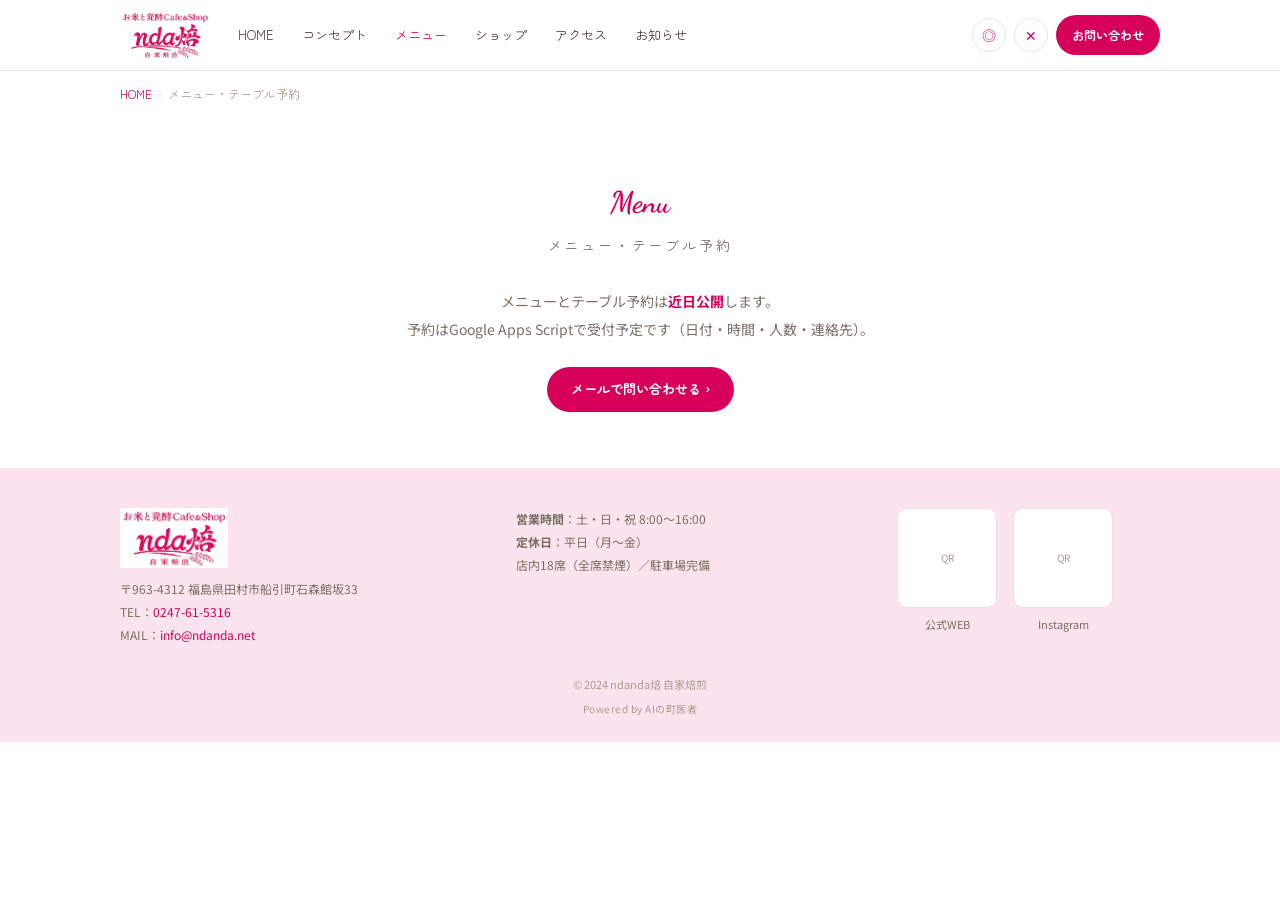
==== menu/index.html @ 955243e5 "feat: お米と発酵 Cafe&Shop nda焙 サイト初版 ロゴ・サイトイメージに準拠した白×マゼンタの明るいカフェサイト。 - トップ（ヒーロー/4特徴/Menu・Shop/アクセス(実マップ" ====
<!DOCTYPE html>
<html lang="ja">
<head>
<meta charset="UTF-8">
<meta name="viewport" content="width=device-width, initial-scale=1.0">
<title>メニュー・テーブル予約｜お米と発酵 Cafe&Shop nda焙</title>
<meta name="description" content="nda焙（ndanda焙）のカフェメニューとテーブル予約。自家焙煎コーヒーと、お米・発酵食のランチ。福島・田村市船引町。">
<meta name="theme-color" content="#d6005a">
<link rel="canonical" href="https://hideo-t.github.io/ndabai-cafe/menu/">
<link rel="icon" href="data:image/svg+xml,%3Csvg%20xmlns='http://www.w3.org/2000/svg'%20viewBox='0%200%2032%2032'%3E%3Ccircle%20cx='16'%20cy='16'%20r='16'%20fill='%23d6005a'/%3E%3Cpath%20d='M16%206c5.5%204.2%207.5%2010%200%2020-7.5-10-5.5-15.8%200-20z'%20fill='%23fff'/%3E%3C/svg%3E">
<meta property="og:type" content="website">
<meta property="og:site_name" content="お米と発酵 Cafe&Shop nda焙">
<meta property="og:url" content="https://hideo-t.github.io/ndabai-cafe/menu/">

<link rel="preconnect" href="https://fonts.googleapis.com">
<link rel="preconnect" href="https://fonts.gstatic.com" crossorigin>
<link href="https://fonts.googleapis.com/css2?family=Zen+Maru+Gothic:wght@400;500;700&family=Noto+Sans+JP:wght@400;500;700&family=Dancing+Script:wght@600;700&display=swap" rel="stylesheet">
<link rel="stylesheet" href="../shared/style.css?v=1">
</head>
<body>

<header class="site-header">
  <div class="inner">
    <a href="../" class="logo"><img src="../assets/images/logo.png" alt="お米と発酵 Cafe&Shop nda焙 自家焙煎"></a>
    <nav class="main-nav" aria-label="メインナビ">
      <a href="../">HOME</a>
      <a href="../#concept">コンセプト</a>
      <a href="./" class="current">メニュー</a>
      <a href="../shop/">ショップ</a>
      <a href="../#access">アクセス</a>
      <a href="../#news">お知らせ</a>
    </nav>
    <div class="header-actions">
      <a class="icon-btn" href="https://www.instagram.com/" target="_blank" rel="noopener noreferrer" aria-label="Instagram">◎</a>
      <a class="icon-btn" href="#" aria-label="X">✕</a>
      <a class="contact-btn" href="mailto:info@ndanda.net">お問い合わせ</a>
    </div>
  </div>
</header>

<nav class="breadcrumb"><a href="../">HOME</a><span class="sep">›</span>メニュー・テーブル予約</nav>

<section class="section">
  <div class="container">
    <div class="section-head"><span class="en">Menu</span><span class="ja">メニュー・テーブル予約</span></div>
    <p class="lead">メニューとテーブル予約は<strong>近日公開</strong>します。<br>予約はGoogle Apps Scriptで受付予定です（日付・時間・人数・連絡先）。</p>
    <div class="center" style="margin-top:24px;"><a class="btn-pill" href="mailto:info@ndanda.net">メールで問い合わせる ›</a></div>
  </div>
</section>

<footer class="site-footer">
  <div class="container">
    <div class="grid">
      <div>
        <div class="f-logo"><img src="../assets/images/logo.png" alt="nda焙"></div>
        <div class="f-info">
          〒963-4312 福島県田村市船引町石森館坂33<br>
          TEL：<a href="tel:0247615316">0247-61-5316</a><br>
          MAIL：<a href="mailto:info@ndanda.net">info@ndanda.net</a>
        </div>
      </div>
      <div class="f-info">
        <strong>営業時間</strong>：土・日・祝 8:00〜16:00<br>
        <strong>定休日</strong>：平日（月〜金）<br>
        店内18席（全席禁煙）／駐車場完備
      </div>
      <div style="display:flex; gap:16px; justify-content:center;">
        <div class="qr-box"><div class="qr">QR</div><div class="cap">公式WEB</div></div>
        <div class="qr-box"><div class="qr">QR</div><div class="cap">Instagram</div></div>
      </div>
    </div>
    <div class="copyright">© 2024 ndanda焙 自家焙煎</div>
    <div class="powered">Powered by AIの町医者</div>
  </div>
</footer>

</body>
</html>
---- shared/style.css ----
/* =============================================================
   お米と発酵 Cafe&Shop「nda焙（ndanda焙）」— 共通スタイル
   明るい 白 × マゼンタ（ロゴ準拠）／ レスポンシブ
   ============================================================= */

* { box-sizing: border-box; margin: 0; padding: 0; }

:root {
  --accent: #d6005a;        /* マゼンタ（ロゴ） */
  --accent-light: #ec5a92;
  --accent-dark: #b00049;
  --accent-soft: #fbe4ee;   /* 淡ピンク（セクション背景） */
  --accent-soft2: #fdf1f6;

  --bg: #ffffff;
  --bg-warm: #faf5f2;       /* ページ外側 */
  --card: #ffffff;

  --text: #4a4038;
  --text-soft: #7a6e64;
  --muted: #a89a8e;
  --line: #f0dde5;

  --shadow: 0 6px 24px rgba(180,60,110,0.10);
  --radius: 14px;
  --radius-btn: 24px;
}

body {
  font-family: 'Noto Sans JP', -apple-system, sans-serif;
  background: var(--bg);
  color: var(--text);
  line-height: 1.9;
  font-size: 15px;
  -webkit-font-smoothing: antialiased;
}
img { max-width: 100%; display: block; }
a { color: inherit; }

.container { max-width: 1080px; margin: 0 auto; padding: 0 20px; }

/* スクリプト英字見出し */
.script { font-family: 'Dancing Script', cursive; color: var(--accent); font-weight: 700; }

/* ===== Header ===== */
.site-header {
  position: sticky; top: 0; z-index: 100; background: rgba(255,255,255,0.95);
  backdrop-filter: blur(8px); border-bottom: 1px solid var(--line);
}
.site-header .inner { max-width: 1080px; margin: 0 auto; padding: 10px 20px; display: flex; align-items: center; gap: 16px; flex-wrap: wrap; }
.site-header .logo { display: flex; align-items: center; }
.site-header .logo img { height: 50px; width: auto; }
.main-nav { display: flex; gap: 4px; flex: 1; flex-wrap: wrap; overflow-x: auto; }
.main-nav a { font-family: 'Zen Maru Gothic', sans-serif; font-size: 13px; color: var(--text); text-decoration: none; padding: 8px 12px; border-radius: var(--radius-btn); white-space: nowrap; transition: color .2s, background .2s; }
.main-nav a:hover, .main-nav a.current { color: var(--accent); }
.header-actions { display: flex; align-items: center; gap: 8px; }
.icon-btn { width: 34px; height: 34px; border-radius: 50%; border: 1px solid var(--line); display: flex; align-items: center; justify-content: center; color: var(--accent); text-decoration: none; font-size: 14px; transition: all .2s; }
.icon-btn:hover { background: var(--accent-soft); }
.contact-btn { background: var(--accent); color: #fff; font-family: 'Zen Maru Gothic', sans-serif; font-size: 12px; font-weight: 700; padding: 9px 16px; border-radius: var(--radius-btn); text-decoration: none; white-space: nowrap; transition: background .2s; }
.contact-btn:hover { background: var(--accent-dark); }

/* ===== Hero ===== */
.hero { background: linear-gradient(180deg, var(--accent-soft2), #fff); padding: 48px 0; }
.hero .inner { display: grid; grid-template-columns: 1fr 1fr; gap: 32px; align-items: center; }
.hero-copy h1 { font-family: 'Zen Maru Gothic', sans-serif; font-size: clamp(24px, 4vw, 38px); font-weight: 700; line-height: 1.6; color: var(--accent); margin-bottom: 18px; }
.hero-copy p { font-size: 14px; color: var(--text-soft); line-height: 2; }
.hero-visual { position: relative; }
.hero-visual img { width: 100%; height: 360px; object-fit: cover; border-radius: 20px; box-shadow: var(--shadow); }
.takeout-badge { position: absolute; right: -6px; bottom: -6px; width: 96px; height: 96px; border-radius: 50%; background: var(--accent); color: #fff; display: flex; flex-direction: column; align-items: center; justify-content: center; font-family: 'Zen Maru Gothic', sans-serif; font-size: 11px; font-weight: 700; text-align: center; box-shadow: var(--shadow); line-height: 1.5; }
.takeout-badge .ic { font-size: 22px; }
@media (max-width: 760px) {
  .hero .inner { grid-template-columns: 1fr; }
  .hero-visual img { height: 240px; }
}

/* ===== Feature row ===== */
.features { background: var(--accent-soft); }
.features .inner { display: grid; grid-template-columns: repeat(4, 1fr); gap: 16px; padding: 28px 20px; max-width: 1080px; margin: 0 auto; }
.feature { text-align: center; }
.feature .ic { font-size: 30px; color: var(--accent); }
.feature .ttl { font-family: 'Zen Maru Gothic', sans-serif; font-size: 14px; font-weight: 700; color: var(--text); margin: 6px 0 4px; }
.feature .dsc { font-size: 11px; color: var(--text-soft); line-height: 1.7; }
@media (max-width: 680px) { .features .inner { grid-template-columns: repeat(2, 1fr); gap: 20px 12px; } }

/* ===== Section ===== */
.section { padding: 56px 0; }
.section-head { text-align: center; margin-bottom: 28px; }
.section-head .en { display: block; font-family: 'Dancing Script', cursive; font-size: 30px; color: var(--accent); font-weight: 700; }
.section-head .ja { font-family: 'Zen Maru Gothic', sans-serif; font-size: 14px; color: var(--text-soft); letter-spacing: .2em; }

/* ===== Menu / Shop split ===== */
.duo { display: grid; grid-template-columns: 1fr 1fr; gap: 20px; }
@media (max-width: 760px) { .duo { grid-template-columns: 1fr; } }
.duo-card { background: var(--accent-soft); border-radius: 20px; padding: 28px; }
.duo-card .lbl { font-family: 'Dancing Script', cursive; font-size: 30px; color: var(--accent); font-weight: 700; }
.duo-card .lbl small { font-family: 'Zen Maru Gothic', sans-serif; font-size: 13px; color: var(--text-soft); margin-left: 8px; letter-spacing: .1em; }
.duo-card p { font-size: 13px; color: var(--text-soft); line-height: 1.9; margin: 10px 0 16px; }
.duo-card img { width: 100%; height: 160px; object-fit: cover; border-radius: 14px; margin-bottom: 16px; }
.btn-pill { display: inline-block; background: var(--accent); color: #fff; font-family: 'Zen Maru Gothic', sans-serif; font-size: 13px; font-weight: 700; padding: 10px 24px; border-radius: var(--radius-btn); text-decoration: none; transition: background .2s; }
.btn-pill:hover { background: var(--accent-dark); }

/* ===== Access ===== */
.access { background: var(--accent-soft2); }
.access .grid2 { display: grid; grid-template-columns: 1.2fr 1fr; gap: 24px; align-items: stretch; }
@media (max-width: 760px) { .access .grid2 { grid-template-columns: 1fr; } }
.map-box { border-radius: 16px; overflow: hidden; box-shadow: var(--shadow); min-height: 280px; background: #eee; }
.map-box iframe { width: 100%; height: 100%; min-height: 280px; border: 0; display: block; }
.access-info { background: var(--card); border-radius: 16px; padding: 24px; box-shadow: var(--shadow); }
.access-info h3 { font-family: 'Zen Maru Gothic', sans-serif; font-size: 16px; color: var(--accent); margin-bottom: 14px; }
.access-info ul { list-style: none; }
.access-info li { font-size: 13px; color: var(--text); padding: 7px 0 7px 26px; position: relative; }
.access-info li::before { content: '✓'; position: absolute; left: 2px; color: var(--accent); font-weight: 700; }
.store-photo { width: 100%; height: 160px; object-fit: cover; border-radius: 14px; margin-top: 16px; }

/* ===== News ===== */
.news-list { max-width: 760px; margin: 0 auto; }
.news-item { display: flex; gap: 16px; padding: 14px 4px; border-bottom: 1px solid var(--line); font-size: 13px; }
.news-item .date { color: var(--accent); font-family: 'Zen Maru Gothic', sans-serif; white-space: nowrap; }
.news-item .txt { color: var(--text); }
.center { text-align: center; margin-top: 24px; }

/* ===== Lead / Concept ===== */
.lead { font-size: 14px; color: var(--text-soft); line-height: 2; text-align: center; max-width: 720px; margin: 0 auto; }
.lead strong { color: var(--accent); }

/* ===== Breadcrumb ===== */
.breadcrumb { max-width: 1080px; margin: 0 auto; padding: 12px 20px; font-size: 12px; color: var(--muted); font-family: 'Zen Maru Gothic', sans-serif; }
.breadcrumb a { color: var(--accent); text-decoration: none; }
.breadcrumb .sep { color: var(--line); margin: 0 6px; }

/* ===== Shop: filter + product cards ===== */
.category-filter { display: flex; gap: 8px; justify-content: center; flex-wrap: wrap; margin-bottom: 24px; }
.filter-btn { padding: 7px 16px; border-radius: var(--radius-btn); border: 1px solid var(--line); background: #fff; color: var(--text-soft); font-size: 13px; cursor: pointer; font-family: 'Zen Maru Gothic', sans-serif; transition: all .2s; }
.filter-btn.active { background: var(--accent); color: #fff; border-color: var(--accent); }
.product-grid { display: grid; grid-template-columns: repeat(3, 1fr); gap: 20px; }
@media (max-width: 860px) { .product-grid { grid-template-columns: repeat(2, 1fr); } }
@media (max-width: 560px) { .product-grid { grid-template-columns: 1fr; } }
.product-card { background: var(--card); border: 1px solid var(--line); border-radius: var(--radius); overflow: hidden; box-shadow: var(--shadow); transition: transform .25s; }
.product-card:hover { transform: translateY(-3px); }
.product-image { width: 100%; height: 200px; object-fit: cover; }
.product-image-placeholder { width: 100%; height: 200px; display: flex; align-items: center; justify-content: center; background: var(--accent-soft); font-size: 40px; }
.product-body { padding: 16px; }
.product-tags { display: flex; gap: 4px; flex-wrap: wrap; margin-bottom: 8px; }
.product-tag { font-size: 10px; font-weight: 700; padding: 2px 8px; border-radius: 10px; }
.product-name { font-family: 'Zen Maru Gothic', sans-serif; font-size: 16px; font-weight: 700; color: var(--text); margin-bottom: 2px; }
.product-volume { font-size: 11px; color: var(--muted); margin-bottom: 8px; }
.product-desc { font-size: 13px; color: var(--text-soft); line-height: 1.7; margin-bottom: 8px; }
.product-story { font-size: 12px; color: var(--accent); font-style: italic; padding: 8px 0; border-top: 1px solid var(--line); margin-bottom: 8px; line-height: 1.6; }
.product-footer { display: flex; justify-content: space-between; align-items: center; gap: 10px; }
.product-price { font-size: 20px; font-weight: 700; color: var(--accent); }
.product-price .tax { font-size: 11px; font-weight: 400; color: var(--muted); }
.buy-btn { display: inline-block; padding: 8px 18px; border-radius: var(--radius-btn); background: var(--accent); color: #fff; font-size: 13px; font-weight: 500; text-decoration: none; border: none; cursor: pointer; transition: background .2s; font-family: 'Zen Maru Gothic', sans-serif; white-space: nowrap; }
.buy-btn:hover { background: var(--accent-dark); }
.buy-btn.disabled { background: #eee; color: var(--muted); cursor: default; }
.loading, .no-products, .error { text-align: center; padding: 40px 20px; color: var(--muted); font-size: 13px; grid-column: 1 / -1; }

/* ===== Footer ===== */
.site-footer { background: var(--accent-soft); padding: 40px 0 24px; }
.site-footer .grid { display: grid; grid-template-columns: 1.2fr 1fr 1fr; gap: 24px; align-items: start; }
@media (max-width: 760px) { .site-footer .grid { grid-template-columns: 1fr; gap: 20px; text-align: center; } }
.site-footer .f-logo img { height: 60px; margin-bottom: 10px; }
.site-footer .f-info { font-size: 12px; color: var(--text-soft); line-height: 1.9; }
.site-footer .f-info a { color: var(--accent); text-decoration: none; }
.qr-box { text-align: center; }
.qr-box .qr { width: 100px; height: 100px; background: #fff; border: 1px solid var(--line); border-radius: 10px; display: flex; align-items: center; justify-content: center; color: var(--muted); font-size: 10px; margin: 0 auto 6px; }
.qr-box .cap { font-size: 11px; color: var(--text-soft); }
.copyright { text-align: center; font-size: 11px; color: var(--muted); margin-top: 28px; }
.powered { text-align: center; font-size: 10px; color: var(--muted); margin-top: 4px; letter-spacing: .05em; }

/* ===== Print ===== */
@media print {
  .site-header, .header-actions, .contact-btn, .btn-pill, .buy-btn, .category-filter { display: none; }
  body { background: #fff; }
}
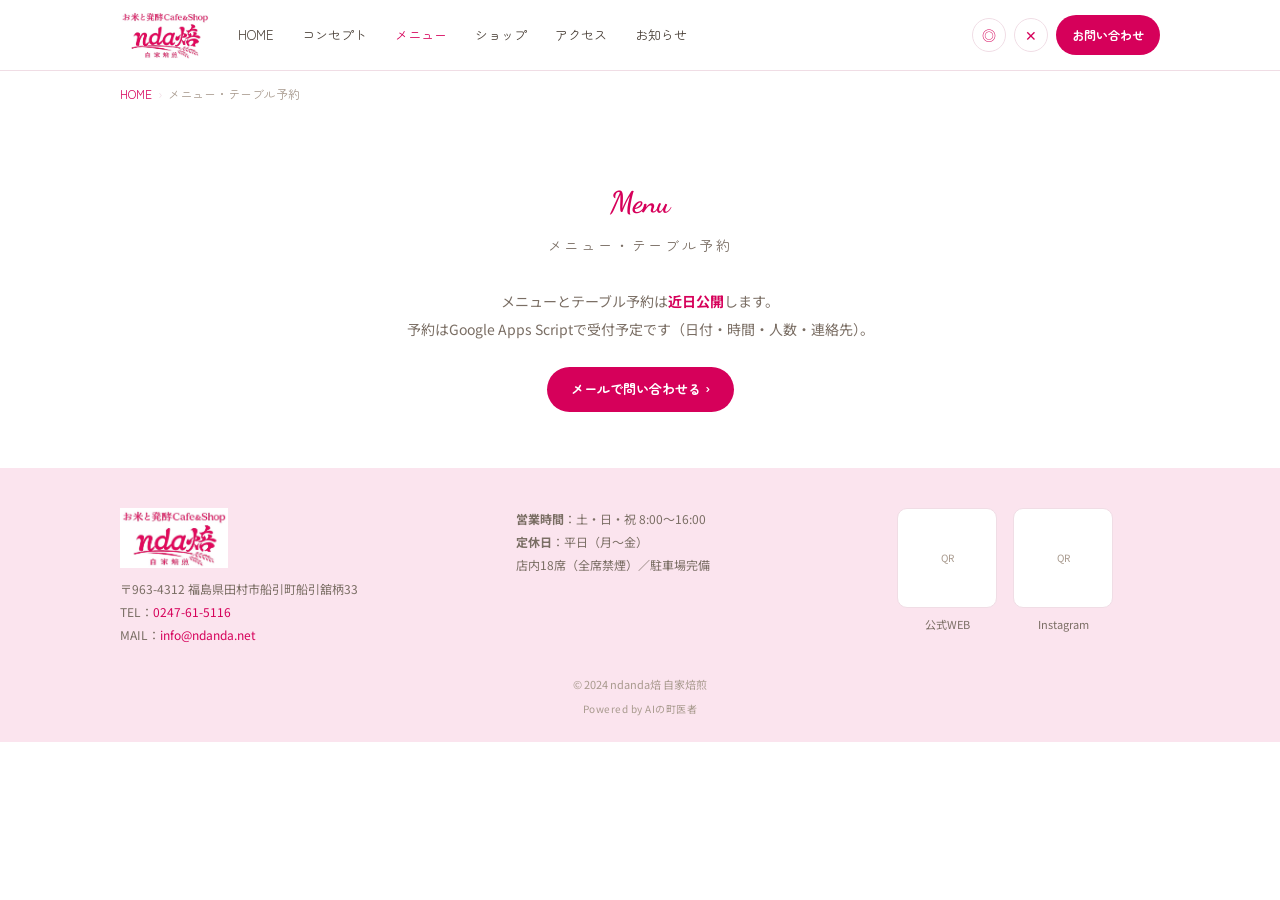
==== commit 3506ee9f: "fix: 住所・電話番号を修正 住所を「福島県田村市船引町船引舘柄33」、電話を「0247-61-5116」に訂正（表示・tel:リンク・Googleマップ埋め込みの全箇所）。  Co-Authore" ====
--- a/menu/index.html
+++ b/menu/index.html
@@ -54,8 +54,8 @@
       <div>
         <div class="f-logo"><img src="../assets/images/logo.png" alt="nda焙"></div>
         <div class="f-info">
-          〒963-4312 福島県田村市船引町石森館坂33<br>
-          TEL：<a href="tel:0247615316">0247-61-5316</a><br>
+          〒963-4312 福島県田村市船引町船引舘柄33<br>
+          TEL：<a href="tel:0247615116">0247-61-5116</a><br>
           MAIL：<a href="mailto:info@ndanda.net">info@ndanda.net</a>
         </div>
       </div>
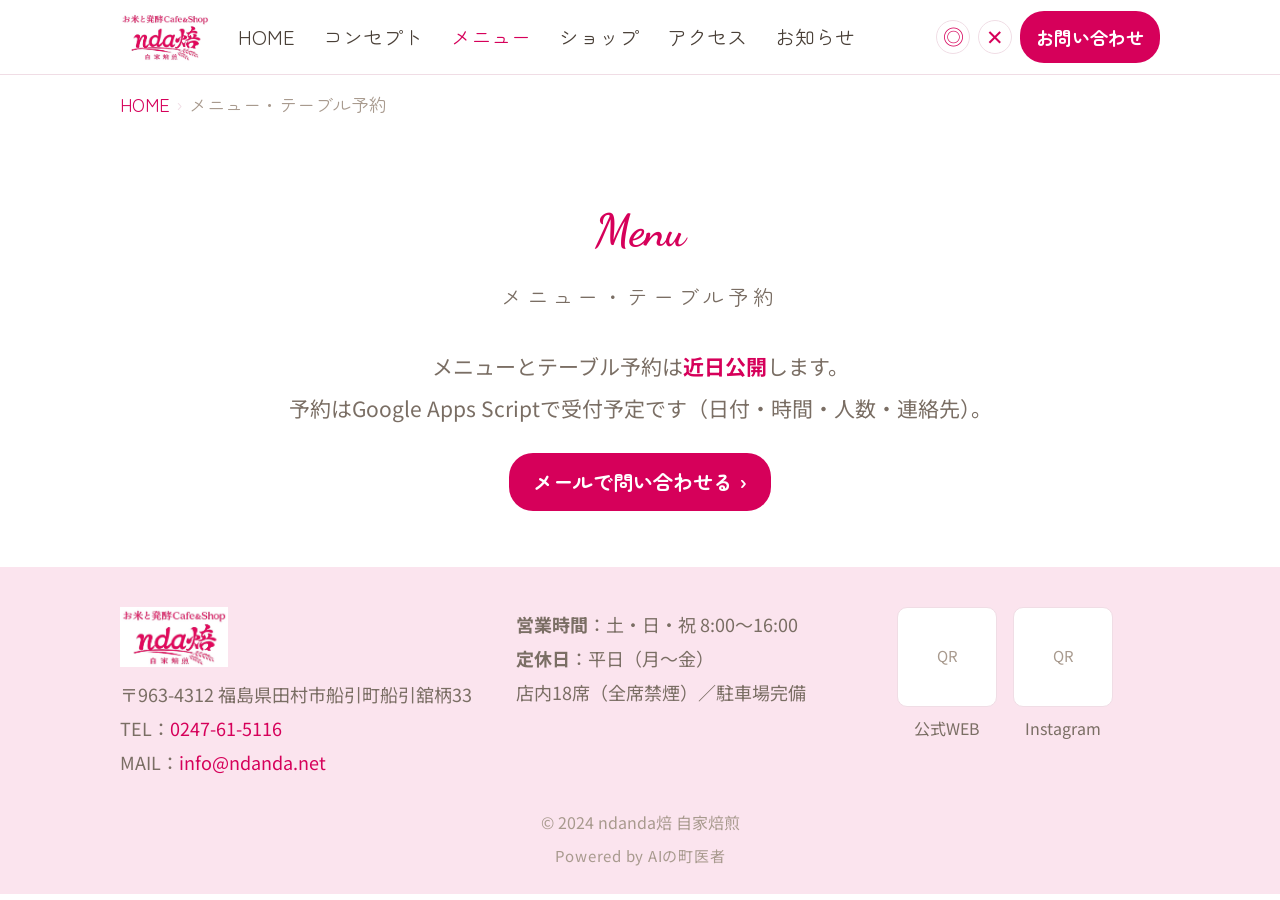
==== commit 4075199a: "feat: フォントを全体的に1.5倍に拡大（?v=3） Co-Authored-By: Claude Opus 4.7 (1M context) <noreply@anthropic.com>" ====
--- a/menu/index.html
+++ b/menu/index.html
@@ -15,7 +15,7 @@
 <link rel="preconnect" href="https://fonts.googleapis.com">
 <link rel="preconnect" href="https://fonts.gstatic.com" crossorigin>
 <link href="https://fonts.googleapis.com/css2?family=Zen+Maru+Gothic:wght@400;500;700&family=Noto+Sans+JP:wght@400;500;700&family=Dancing+Script:wght@600;700&display=swap" rel="stylesheet">
-<link rel="stylesheet" href="../shared/style.css?v=1">
+<link rel="stylesheet" href="../shared/style.css?v=3">
 </head>
 <body>
 
--- a/shared/style.css
+++ b/shared/style.css
@@ -31,7 +31,7 @@
   background: var(--bg);
   color: var(--text);
   line-height: 1.9;
-  font-size: 15px;
+  font-size: 22px;
   -webkit-font-smoothing: antialiased;
 }
 img { max-width: 100%; display: block; }
@@ -51,23 +51,23 @@
 .site-header .logo { display: flex; align-items: center; }
 .site-header .logo img { height: 50px; width: auto; }
 .main-nav { display: flex; gap: 4px; flex: 1; flex-wrap: wrap; overflow-x: auto; }
-.main-nav a { font-family: 'Zen Maru Gothic', sans-serif; font-size: 13px; color: var(--text); text-decoration: none; padding: 8px 12px; border-radius: var(--radius-btn); white-space: nowrap; transition: color .2s, background .2s; }
+.main-nav a { font-family: 'Zen Maru Gothic', sans-serif; font-size: 20px; color: var(--text); text-decoration: none; padding: 8px 12px; border-radius: var(--radius-btn); white-space: nowrap; transition: color .2s, background .2s; }
 .main-nav a:hover, .main-nav a.current { color: var(--accent); }
 .header-actions { display: flex; align-items: center; gap: 8px; }
-.icon-btn { width: 34px; height: 34px; border-radius: 50%; border: 1px solid var(--line); display: flex; align-items: center; justify-content: center; color: var(--accent); text-decoration: none; font-size: 14px; transition: all .2s; }
+.icon-btn { width: 34px; height: 34px; border-radius: 50%; border: 1px solid var(--line); display: flex; align-items: center; justify-content: center; color: var(--accent); text-decoration: none; font-size: 21px; transition: all .2s; }
 .icon-btn:hover { background: var(--accent-soft); }
-.contact-btn { background: var(--accent); color: #fff; font-family: 'Zen Maru Gothic', sans-serif; font-size: 12px; font-weight: 700; padding: 9px 16px; border-radius: var(--radius-btn); text-decoration: none; white-space: nowrap; transition: background .2s; }
+.contact-btn { background: var(--accent); color: #fff; font-family: 'Zen Maru Gothic', sans-serif; font-size: 18px; font-weight: 700; padding: 9px 16px; border-radius: var(--radius-btn); text-decoration: none; white-space: nowrap; transition: background .2s; }
 .contact-btn:hover { background: var(--accent-dark); }
 
 /* ===== Hero ===== */
 .hero { background: linear-gradient(180deg, var(--accent-soft2), #fff); padding: 48px 0; }
 .hero .inner { display: grid; grid-template-columns: 1fr 1fr; gap: 32px; align-items: center; }
-.hero-copy h1 { font-family: 'Zen Maru Gothic', sans-serif; font-size: clamp(24px, 4vw, 38px); font-weight: 700; line-height: 1.6; color: var(--accent); margin-bottom: 18px; }
-.hero-copy p { font-size: 14px; color: var(--text-soft); line-height: 2; }
+.hero-copy h1 { font-family: 'Zen Maru Gothic', sans-serif; font-size: clamp(36px, 6vw, 57px); font-weight: 700; line-height: 1.6; color: var(--accent); margin-bottom: 18px; }
+.hero-copy p { font-size: 21px; color: var(--text-soft); line-height: 2; }
 .hero-visual { position: relative; }
 .hero-visual img { width: 100%; height: 360px; object-fit: cover; border-radius: 20px; box-shadow: var(--shadow); }
-.takeout-badge { position: absolute; right: -6px; bottom: -6px; width: 96px; height: 96px; border-radius: 50%; background: var(--accent); color: #fff; display: flex; flex-direction: column; align-items: center; justify-content: center; font-family: 'Zen Maru Gothic', sans-serif; font-size: 11px; font-weight: 700; text-align: center; box-shadow: var(--shadow); line-height: 1.5; }
-.takeout-badge .ic { font-size: 22px; }
+.takeout-badge { position: absolute; right: -6px; bottom: -6px; width: 96px; height: 96px; border-radius: 50%; background: var(--accent); color: #fff; display: flex; flex-direction: column; align-items: center; justify-content: center; font-family: 'Zen Maru Gothic', sans-serif; font-size: 16px; font-weight: 700; text-align: center; box-shadow: var(--shadow); line-height: 1.5; }
+.takeout-badge .ic { font-size: 33px; }
 @media (max-width: 760px) {
   .hero .inner { grid-template-columns: 1fr; }
   .hero-visual img { height: 240px; }
@@ -77,26 +77,26 @@
 .features { background: var(--accent-soft); }
 .features .inner { display: grid; grid-template-columns: repeat(4, 1fr); gap: 16px; padding: 28px 20px; max-width: 1080px; margin: 0 auto; }
 .feature { text-align: center; }
-.feature .ic { font-size: 30px; color: var(--accent); }
-.feature .ttl { font-family: 'Zen Maru Gothic', sans-serif; font-size: 14px; font-weight: 700; color: var(--text); margin: 6px 0 4px; }
-.feature .dsc { font-size: 11px; color: var(--text-soft); line-height: 1.7; }
+.feature .ic { font-size: 45px; color: var(--accent); }
+.feature .ttl { font-family: 'Zen Maru Gothic', sans-serif; font-size: 21px; font-weight: 700; color: var(--text); margin: 6px 0 4px; }
+.feature .dsc { font-size: 16px; color: var(--text-soft); line-height: 1.7; }
 @media (max-width: 680px) { .features .inner { grid-template-columns: repeat(2, 1fr); gap: 20px 12px; } }
 
 /* ===== Section ===== */
 .section { padding: 56px 0; }
 .section-head { text-align: center; margin-bottom: 28px; }
-.section-head .en { display: block; font-family: 'Dancing Script', cursive; font-size: 30px; color: var(--accent); font-weight: 700; }
-.section-head .ja { font-family: 'Zen Maru Gothic', sans-serif; font-size: 14px; color: var(--text-soft); letter-spacing: .2em; }
+.section-head .en { display: block; font-family: 'Dancing Script', cursive; font-size: 45px; color: var(--accent); font-weight: 700; }
+.section-head .ja { font-family: 'Zen Maru Gothic', sans-serif; font-size: 21px; color: var(--text-soft); letter-spacing: .2em; }
 
 /* ===== Menu / Shop split ===== */
 .duo { display: grid; grid-template-columns: 1fr 1fr; gap: 20px; }
 @media (max-width: 760px) { .duo { grid-template-columns: 1fr; } }
 .duo-card { background: var(--accent-soft); border-radius: 20px; padding: 28px; }
-.duo-card .lbl { font-family: 'Dancing Script', cursive; font-size: 30px; color: var(--accent); font-weight: 700; }
-.duo-card .lbl small { font-family: 'Zen Maru Gothic', sans-serif; font-size: 13px; color: var(--text-soft); margin-left: 8px; letter-spacing: .1em; }
-.duo-card p { font-size: 13px; color: var(--text-soft); line-height: 1.9; margin: 10px 0 16px; }
+.duo-card .lbl { font-family: 'Dancing Script', cursive; font-size: 45px; color: var(--accent); font-weight: 700; }
+.duo-card .lbl small { font-family: 'Zen Maru Gothic', sans-serif; font-size: 20px; color: var(--text-soft); margin-left: 8px; letter-spacing: .1em; }
+.duo-card p { font-size: 20px; color: var(--text-soft); line-height: 1.9; margin: 10px 0 16px; }
 .duo-card img { width: 100%; height: 160px; object-fit: cover; border-radius: 14px; margin-bottom: 16px; }
-.btn-pill { display: inline-block; background: var(--accent); color: #fff; font-family: 'Zen Maru Gothic', sans-serif; font-size: 13px; font-weight: 700; padding: 10px 24px; border-radius: var(--radius-btn); text-decoration: none; transition: background .2s; }
+.btn-pill { display: inline-block; background: var(--accent); color: #fff; font-family: 'Zen Maru Gothic', sans-serif; font-size: 20px; font-weight: 700; padding: 10px 24px; border-radius: var(--radius-btn); text-decoration: none; transition: background .2s; }
 .btn-pill:hover { background: var(--accent-dark); }
 
 /* ===== Access ===== */
@@ -106,31 +106,31 @@
 .map-box { border-radius: 16px; overflow: hidden; box-shadow: var(--shadow); min-height: 280px; background: #eee; }
 .map-box iframe { width: 100%; height: 100%; min-height: 280px; border: 0; display: block; }
 .access-info { background: var(--card); border-radius: 16px; padding: 24px; box-shadow: var(--shadow); }
-.access-info h3 { font-family: 'Zen Maru Gothic', sans-serif; font-size: 16px; color: var(--accent); margin-bottom: 14px; }
+.access-info h3 { font-family: 'Zen Maru Gothic', sans-serif; font-size: 24px; color: var(--accent); margin-bottom: 14px; }
 .access-info ul { list-style: none; }
-.access-info li { font-size: 13px; color: var(--text); padding: 7px 0 7px 26px; position: relative; }
+.access-info li { font-size: 20px; color: var(--text); padding: 7px 0 7px 26px; position: relative; }
 .access-info li::before { content: '✓'; position: absolute; left: 2px; color: var(--accent); font-weight: 700; }
 .store-photo { width: 100%; height: 160px; object-fit: cover; border-radius: 14px; margin-top: 16px; }
 
 /* ===== News ===== */
 .news-list { max-width: 760px; margin: 0 auto; }
-.news-item { display: flex; gap: 16px; padding: 14px 4px; border-bottom: 1px solid var(--line); font-size: 13px; }
+.news-item { display: flex; gap: 16px; padding: 14px 4px; border-bottom: 1px solid var(--line); font-size: 20px; }
 .news-item .date { color: var(--accent); font-family: 'Zen Maru Gothic', sans-serif; white-space: nowrap; }
 .news-item .txt { color: var(--text); }
 .center { text-align: center; margin-top: 24px; }
 
 /* ===== Lead / Concept ===== */
-.lead { font-size: 14px; color: var(--text-soft); line-height: 2; text-align: center; max-width: 720px; margin: 0 auto; }
+.lead { font-size: 21px; color: var(--text-soft); line-height: 2; text-align: center; max-width: 720px; margin: 0 auto; }
 .lead strong { color: var(--accent); }
 
 /* ===== Breadcrumb ===== */
-.breadcrumb { max-width: 1080px; margin: 0 auto; padding: 12px 20px; font-size: 12px; color: var(--muted); font-family: 'Zen Maru Gothic', sans-serif; }
+.breadcrumb { max-width: 1080px; margin: 0 auto; padding: 12px 20px; font-size: 18px; color: var(--muted); font-family: 'Zen Maru Gothic', sans-serif; }
 .breadcrumb a { color: var(--accent); text-decoration: none; }
 .breadcrumb .sep { color: var(--line); margin: 0 6px; }
 
 /* ===== Shop: filter + product cards ===== */
 .category-filter { display: flex; gap: 8px; justify-content: center; flex-wrap: wrap; margin-bottom: 24px; }
-.filter-btn { padding: 7px 16px; border-radius: var(--radius-btn); border: 1px solid var(--line); background: #fff; color: var(--text-soft); font-size: 13px; cursor: pointer; font-family: 'Zen Maru Gothic', sans-serif; transition: all .2s; }
+.filter-btn { padding: 7px 16px; border-radius: var(--radius-btn); border: 1px solid var(--line); background: #fff; color: var(--text-soft); font-size: 20px; cursor: pointer; font-family: 'Zen Maru Gothic', sans-serif; transition: all .2s; }
 .filter-btn.active { background: var(--accent); color: #fff; border-color: var(--accent); }
 .product-grid { display: grid; grid-template-columns: repeat(3, 1fr); gap: 20px; }
 @media (max-width: 860px) { .product-grid { grid-template-columns: repeat(2, 1fr); } }
@@ -138,34 +138,65 @@
 .product-card { background: var(--card); border: 1px solid var(--line); border-radius: var(--radius); overflow: hidden; box-shadow: var(--shadow); transition: transform .25s; }
 .product-card:hover { transform: translateY(-3px); }
 .product-image { width: 100%; height: 200px; object-fit: cover; }
-.product-image-placeholder { width: 100%; height: 200px; display: flex; align-items: center; justify-content: center; background: var(--accent-soft); font-size: 40px; }
+.product-image-placeholder { width: 100%; height: 200px; display: flex; align-items: center; justify-content: center; background: var(--accent-soft); font-size: 60px; }
 .product-body { padding: 16px; }
 .product-tags { display: flex; gap: 4px; flex-wrap: wrap; margin-bottom: 8px; }
-.product-tag { font-size: 10px; font-weight: 700; padding: 2px 8px; border-radius: 10px; }
-.product-name { font-family: 'Zen Maru Gothic', sans-serif; font-size: 16px; font-weight: 700; color: var(--text); margin-bottom: 2px; }
-.product-volume { font-size: 11px; color: var(--muted); margin-bottom: 8px; }
-.product-desc { font-size: 13px; color: var(--text-soft); line-height: 1.7; margin-bottom: 8px; }
-.product-story { font-size: 12px; color: var(--accent); font-style: italic; padding: 8px 0; border-top: 1px solid var(--line); margin-bottom: 8px; line-height: 1.6; }
+.product-tag { font-size: 15px; font-weight: 700; padding: 2px 8px; border-radius: 10px; }
+.product-name { font-family: 'Zen Maru Gothic', sans-serif; font-size: 24px; font-weight: 700; color: var(--text); margin-bottom: 2px; }
+.product-volume { font-size: 16px; color: var(--muted); margin-bottom: 8px; }
+.product-desc { font-size: 20px; color: var(--text-soft); line-height: 1.7; margin-bottom: 8px; }
+.product-story { font-size: 18px; color: var(--accent); font-style: italic; padding: 8px 0; border-top: 1px solid var(--line); margin-bottom: 8px; line-height: 1.6; }
 .product-footer { display: flex; justify-content: space-between; align-items: center; gap: 10px; }
-.product-price { font-size: 20px; font-weight: 700; color: var(--accent); }
-.product-price .tax { font-size: 11px; font-weight: 400; color: var(--muted); }
-.buy-btn { display: inline-block; padding: 8px 18px; border-radius: var(--radius-btn); background: var(--accent); color: #fff; font-size: 13px; font-weight: 500; text-decoration: none; border: none; cursor: pointer; transition: background .2s; font-family: 'Zen Maru Gothic', sans-serif; white-space: nowrap; }
+.product-price { font-size: 30px; font-weight: 700; color: var(--accent); }
+.product-price .tax { font-size: 16px; font-weight: 400; color: var(--muted); }
+.buy-btn { display: inline-block; padding: 8px 18px; border-radius: var(--radius-btn); background: var(--accent); color: #fff; font-size: 20px; font-weight: 500; text-decoration: none; border: none; cursor: pointer; transition: background .2s; font-family: 'Zen Maru Gothic', sans-serif; white-space: nowrap; }
 .buy-btn:hover { background: var(--accent-dark); }
 .buy-btn.disabled { background: #eee; color: var(--muted); cursor: default; }
-.loading, .no-products, .error { text-align: center; padding: 40px 20px; color: var(--muted); font-size: 13px; grid-column: 1 / -1; }
+.loading, .no-products, .error { text-align: center; padding: 40px 20px; color: var(--muted); font-size: 20px; grid-column: 1 / -1; }
 
 /* ===== Footer ===== */
 .site-footer { background: var(--accent-soft); padding: 40px 0 24px; }
 .site-footer .grid { display: grid; grid-template-columns: 1.2fr 1fr 1fr; gap: 24px; align-items: start; }
 @media (max-width: 760px) { .site-footer .grid { grid-template-columns: 1fr; gap: 20px; text-align: center; } }
 .site-footer .f-logo img { height: 60px; margin-bottom: 10px; }
-.site-footer .f-info { font-size: 12px; color: var(--text-soft); line-height: 1.9; }
+.site-footer .f-info { font-size: 18px; color: var(--text-soft); line-height: 1.9; }
 .site-footer .f-info a { color: var(--accent); text-decoration: none; }
 .qr-box { text-align: center; }
-.qr-box .qr { width: 100px; height: 100px; background: #fff; border: 1px solid var(--line); border-radius: 10px; display: flex; align-items: center; justify-content: center; color: var(--muted); font-size: 10px; margin: 0 auto 6px; }
-.qr-box .cap { font-size: 11px; color: var(--text-soft); }
-.copyright { text-align: center; font-size: 11px; color: var(--muted); margin-top: 28px; }
-.powered { text-align: center; font-size: 10px; color: var(--muted); margin-top: 4px; letter-spacing: .05em; }
+.qr-box .qr { width: 100px; height: 100px; background: #fff; border: 1px solid var(--line); border-radius: 10px; display: flex; align-items: center; justify-content: center; color: var(--muted); font-size: 15px; margin: 0 auto 6px; }
+.qr-box .cap { font-size: 16px; color: var(--text-soft); }
+.copyright { text-align: center; font-size: 16px; color: var(--muted); margin-top: 28px; }
+.powered { text-align: center; font-size: 15px; color: var(--muted); margin-top: 4px; letter-spacing: .05em; }
+
+/* ===== Mobile 最適化 ===== */
+@media (max-width: 720px) {
+  .container { padding: 0 16px; }
+  /* ヘッダー: 1行目=ロゴ＋操作、2行目=ナビ(横スクロール) */
+  .site-header .inner { gap: 8px 12px; padding: 8px 14px; }
+  .site-header .logo img { height: 40px; }
+  .header-actions { margin-left: auto; gap: 6px; }
+  .icon-btn { width: 30px; height: 30px; font-size: 20px; }
+  .contact-btn { padding: 7px 13px; font-size: 16px; }
+  .main-nav { order: 3; flex: 0 0 100%; gap: 2px; padding-top: 6px; margin-top: 2px; border-top: 1px solid var(--line); }
+  .main-nav a { font-size: 18px; padding: 6px 9px; }
+  /* 余白を圧縮 */
+  .hero { padding: 32px 0; }
+  .hero-copy h1 { margin-bottom: 14px; }
+  .hero-visual img { height: 220px; }
+  .section { padding: 40px 0; }
+  .section-head { margin-bottom: 22px; }
+  .section-head .en { font-size: 39px; }
+  .duo-card { padding: 22px; }
+  /* テイクアウトバッジを縮小 */
+  .takeout-badge { width: 78px; height: 78px; font-size: 15px; right: 4px; bottom: 4px; }
+  .takeout-badge .ic { font-size: 27px; }
+  /* フッターQRを横並び維持 */
+  .site-footer .grid { gap: 18px; }
+}
+@media (max-width: 380px) {
+  .main-nav a { font-size: 16px; padding: 5px 7px; }
+  .site-header .logo img { height: 36px; }
+  .hero-copy h1 { font-size: 33px; }
+}
 
 /* ===== Print ===== */
 @media print {
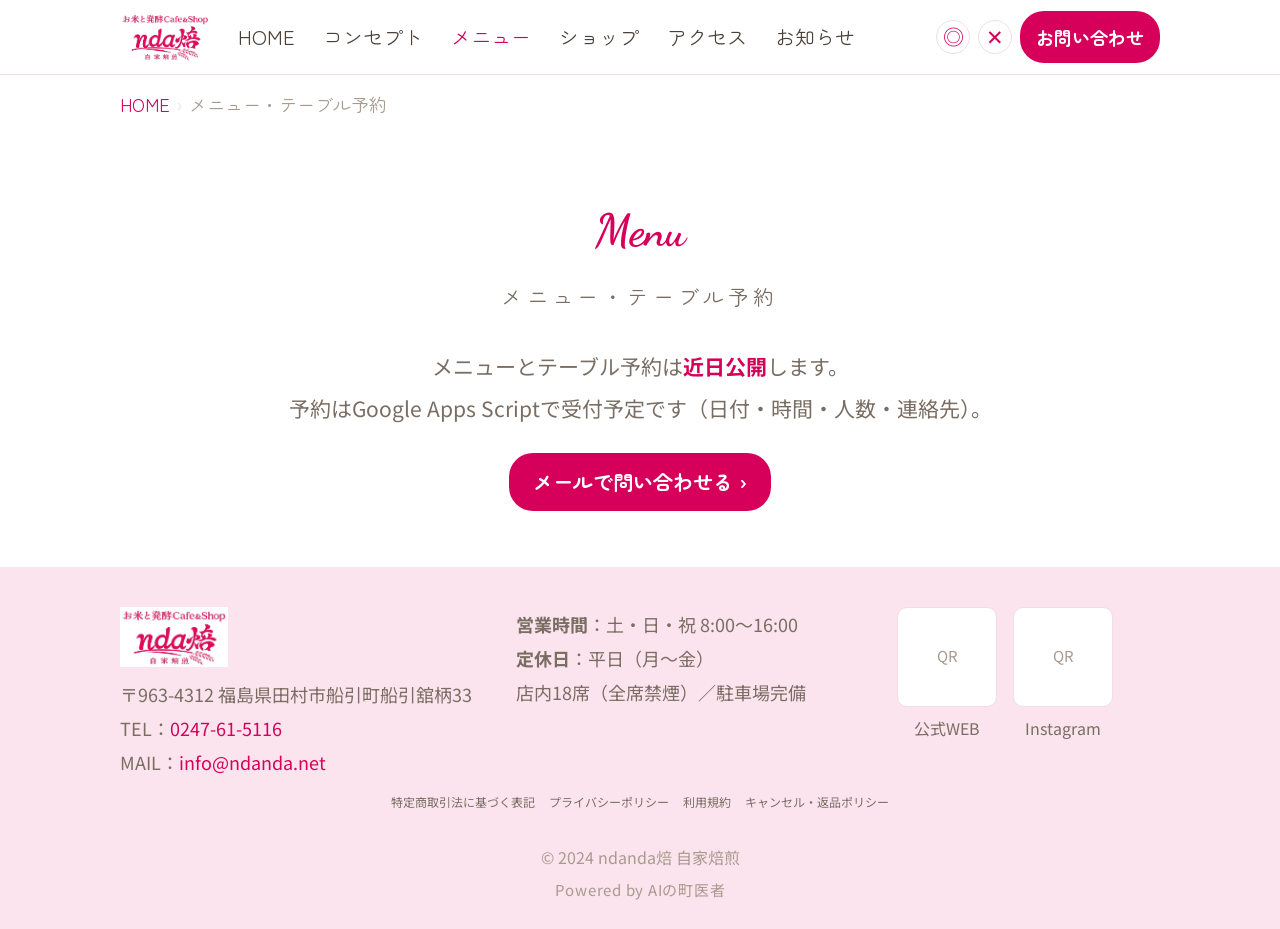
==== commit 56da8352: "feat: Stripe審査用の法的4ページ追加（特商法/プライバシー/利用規約/キャンセル）＋フッターリンク Co-Authored-By: Claude Opus 4.7 (1M context)" ====
--- a/menu/index.html
+++ b/menu/index.html
@@ -69,6 +69,12 @@
         <div class="qr-box"><div class="qr">QR</div><div class="cap">Instagram</div></div>
       </div>
     </div>
+    <div class="legal-links">
+      <a href="/ndabai-cafe/legal/tokushoho.html">特定商取引法に基づく表記</a>
+      <a href="/ndabai-cafe/legal/privacy.html">プライバシーポリシー</a>
+      <a href="/ndabai-cafe/legal/terms.html">利用規約</a>
+      <a href="/ndabai-cafe/legal/cancel.html">キャンセル・返品ポリシー</a>
+    </div>
     <div class="copyright">© 2024 ndanda焙 自家焙煎</div>
     <div class="powered">Powered by AIの町医者</div>
   </div>
--- a/shared/style.css
+++ b/shared/style.css
@@ -167,6 +167,22 @@
 .copyright { text-align: center; font-size: 16px; color: var(--muted); margin-top: 28px; }
 .powered { text-align: center; font-size: 15px; color: var(--muted); margin-top: 4px; letter-spacing: .05em; }
 
+/* ===== Legal pages ===== */
+.legal-page { max-width: 820px; margin: 0 auto; padding: 36px 20px 16px; }
+.legal-page h1 { font-family:'Zen Maru Gothic',sans-serif; font-size: 27px; font-weight:700; color: var(--text); margin-bottom: 6px; padding-bottom: 10px; border-bottom: 2px solid var(--accent); }
+.legal-page .updated { font-size: 13px; color: var(--muted); margin: 8px 0 18px; }
+.legal-page h2 { font-family:'Zen Maru Gothic',sans-serif; font-size: 18px; font-weight:700; color: var(--accent); margin-top: 26px; margin-bottom: 10px; }
+.legal-page table { width:100%; border-collapse: collapse; margin: 12px 0; font-size: 14px; }
+.legal-page th { background: var(--accent-soft); padding: 10px 12px; text-align:left; border:1px solid var(--line); font-weight:600; width: 32%; vertical-align: top; }
+.legal-page td { padding: 10px 12px; border:1px solid var(--line); vertical-align: top; }
+.legal-page ul { padding-left: 22px; margin: 8px 0; }
+.legal-page li { margin-bottom: 6px; font-size: 14px; }
+.legal-page p { font-size: 14px; margin-bottom: 10px; }
+@media (max-width:560px){ .legal-page th { width: 40%; } }
+.legal-links { display:flex; flex-wrap:wrap; justify-content:center; gap: 6px 14px; margin: 12px 0; }
+.legal-links a { font-size: 12px; color: var(--text-soft); text-decoration:none; }
+.legal-links a:hover { color: var(--accent); text-decoration: underline; }
+
 /* ===== Mobile 最適化 ===== */
 @media (max-width: 720px) {
   .container { padding: 0 16px; }
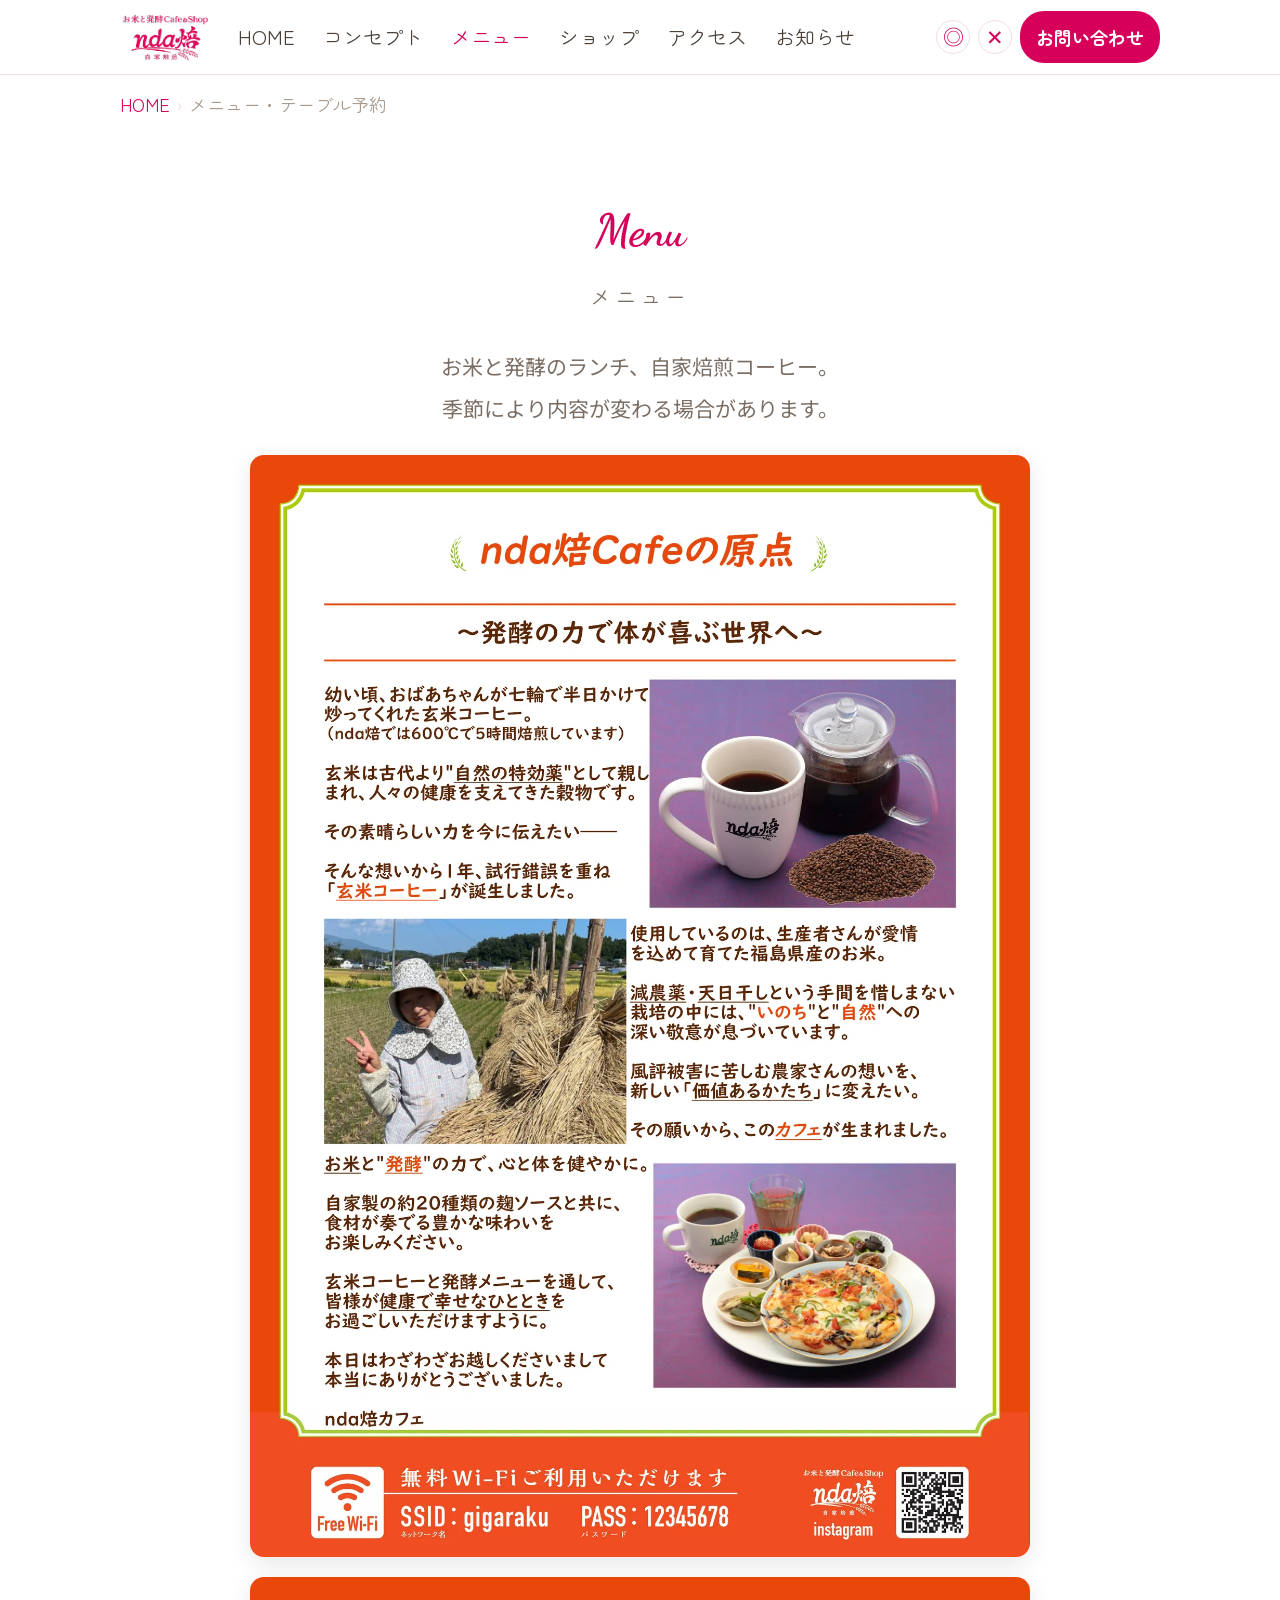
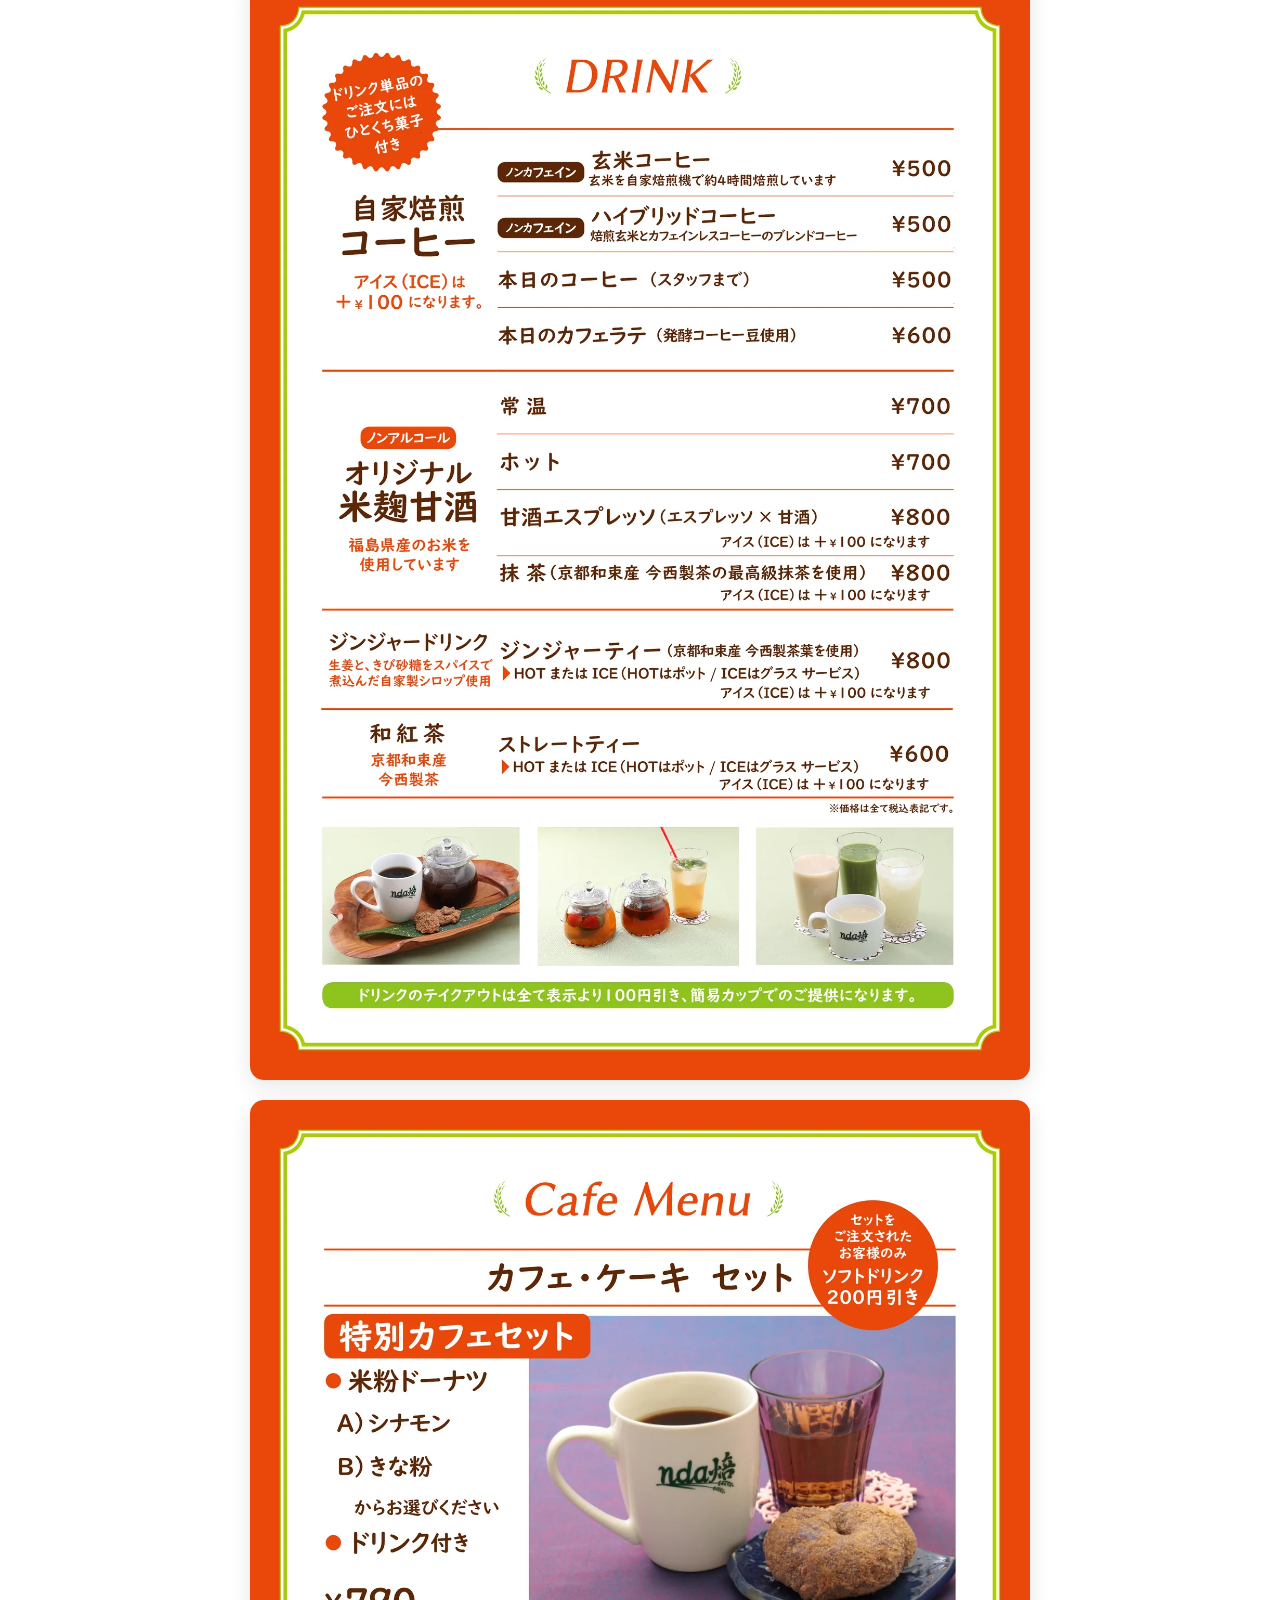
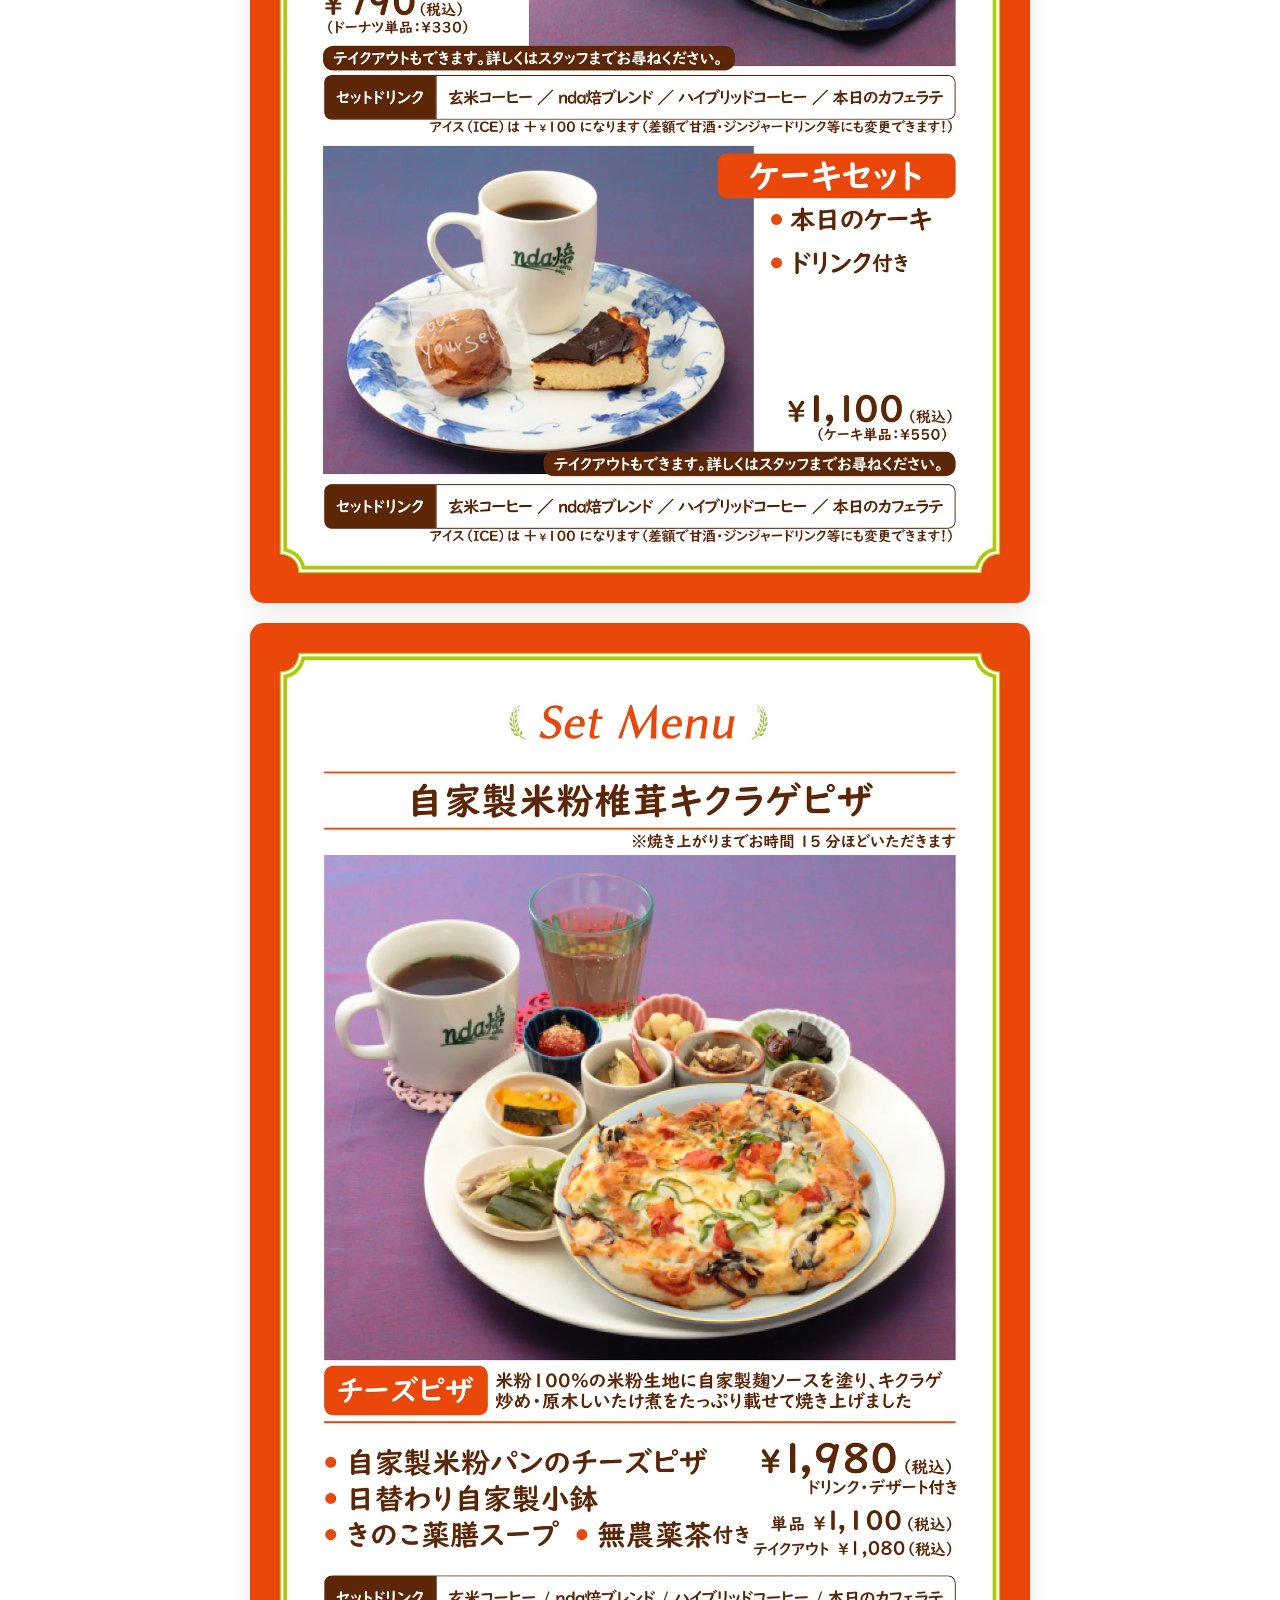
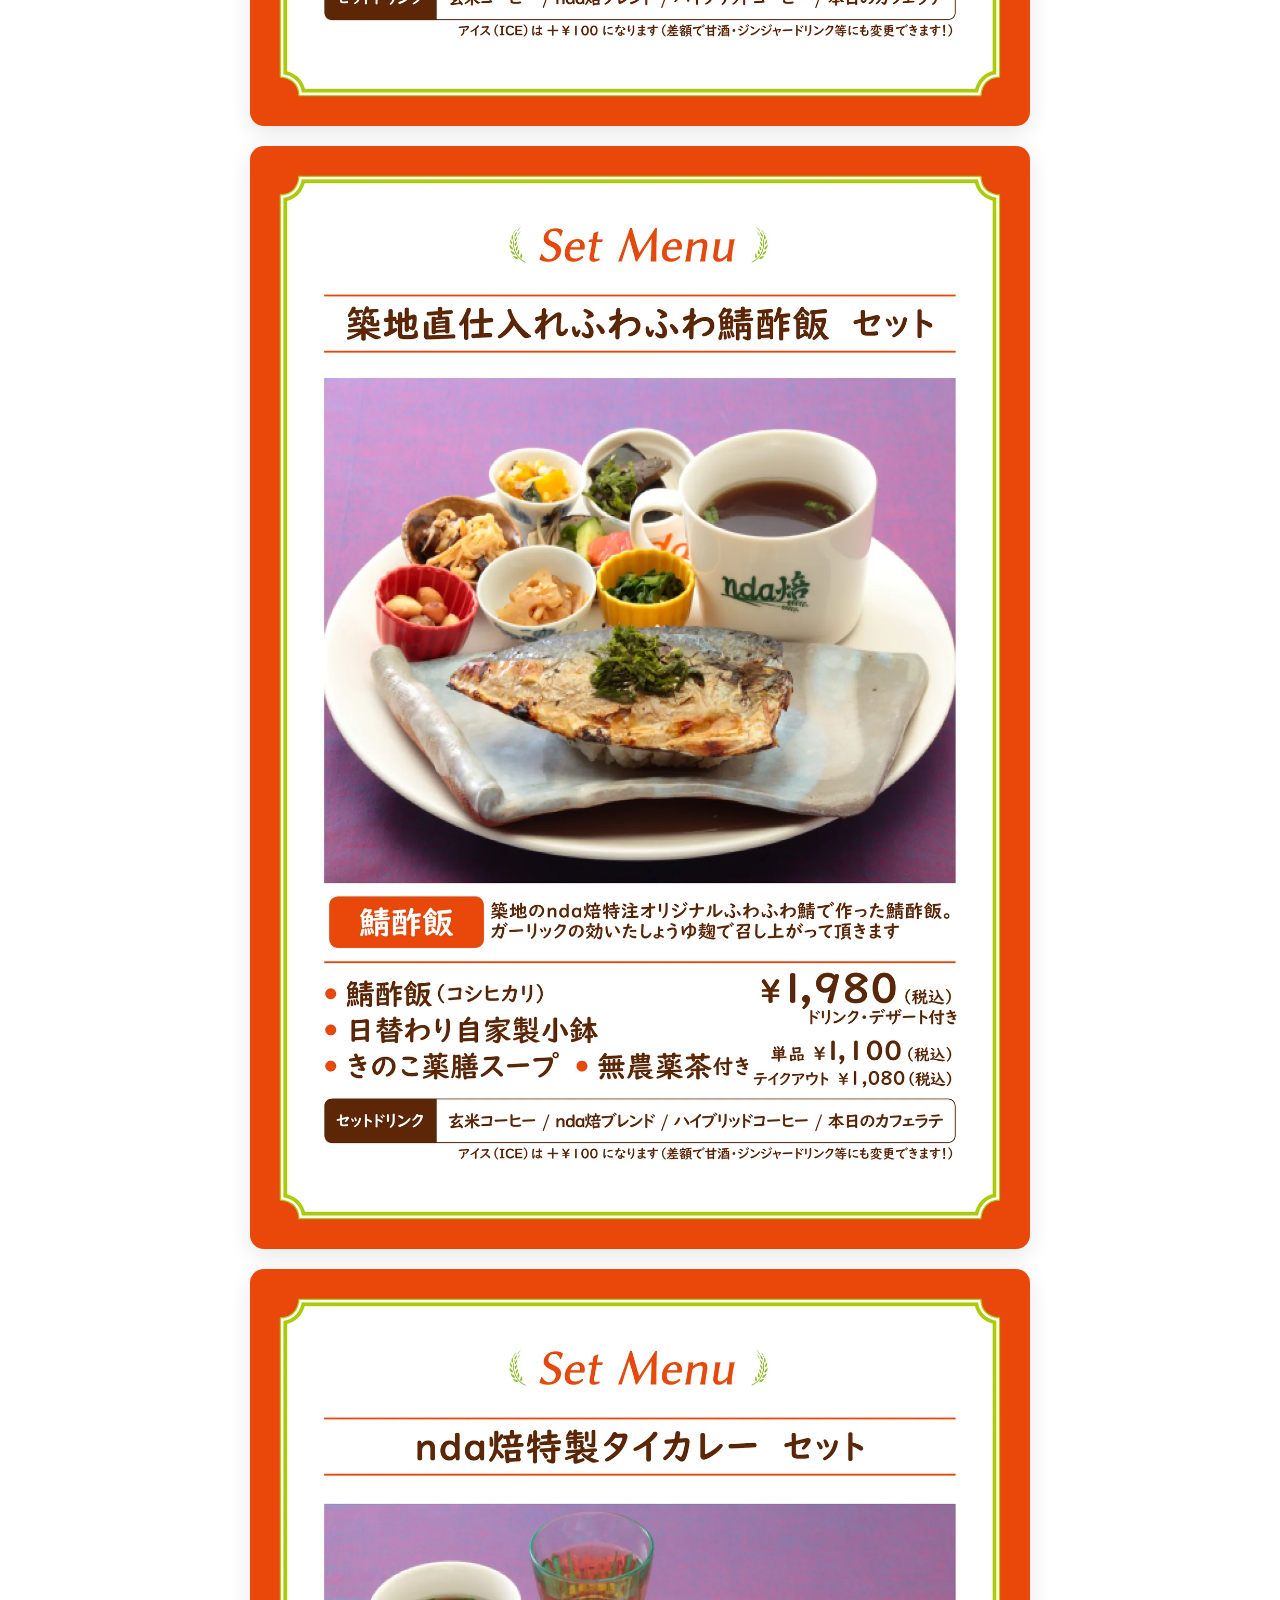
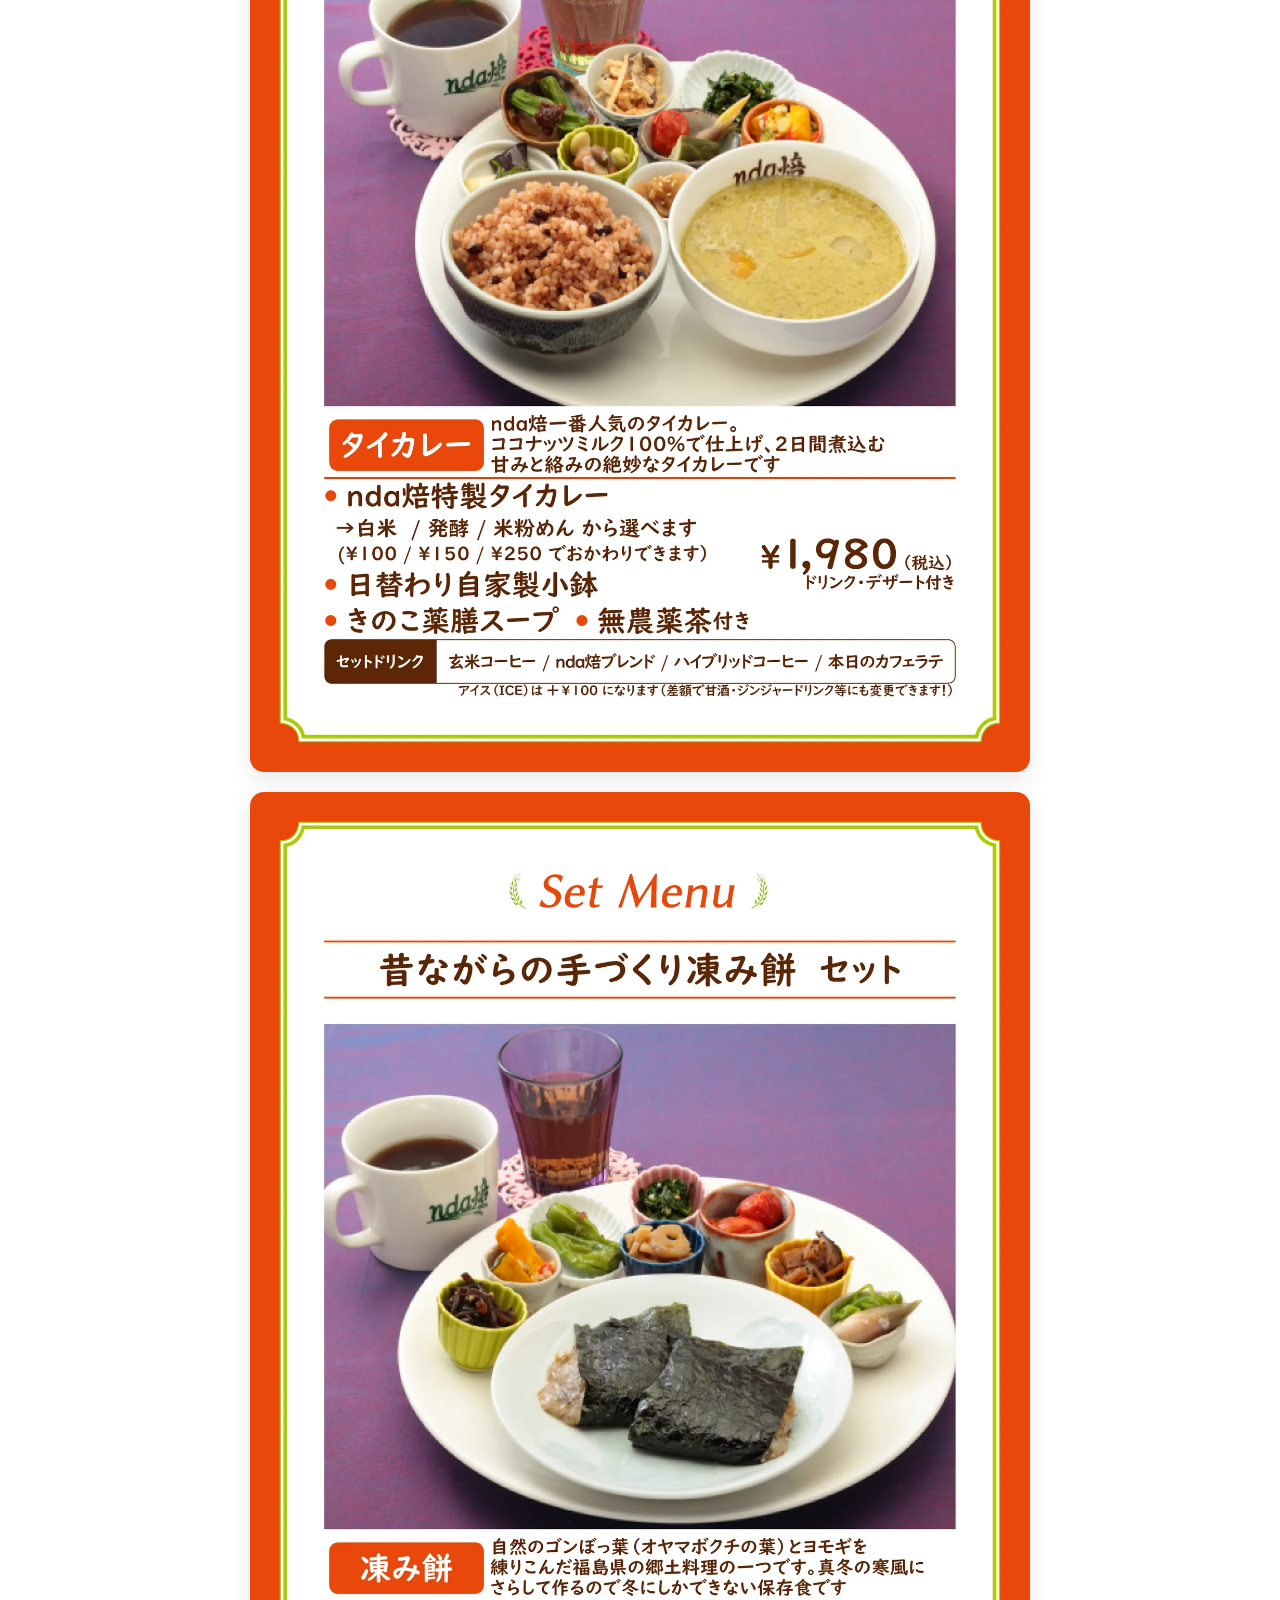
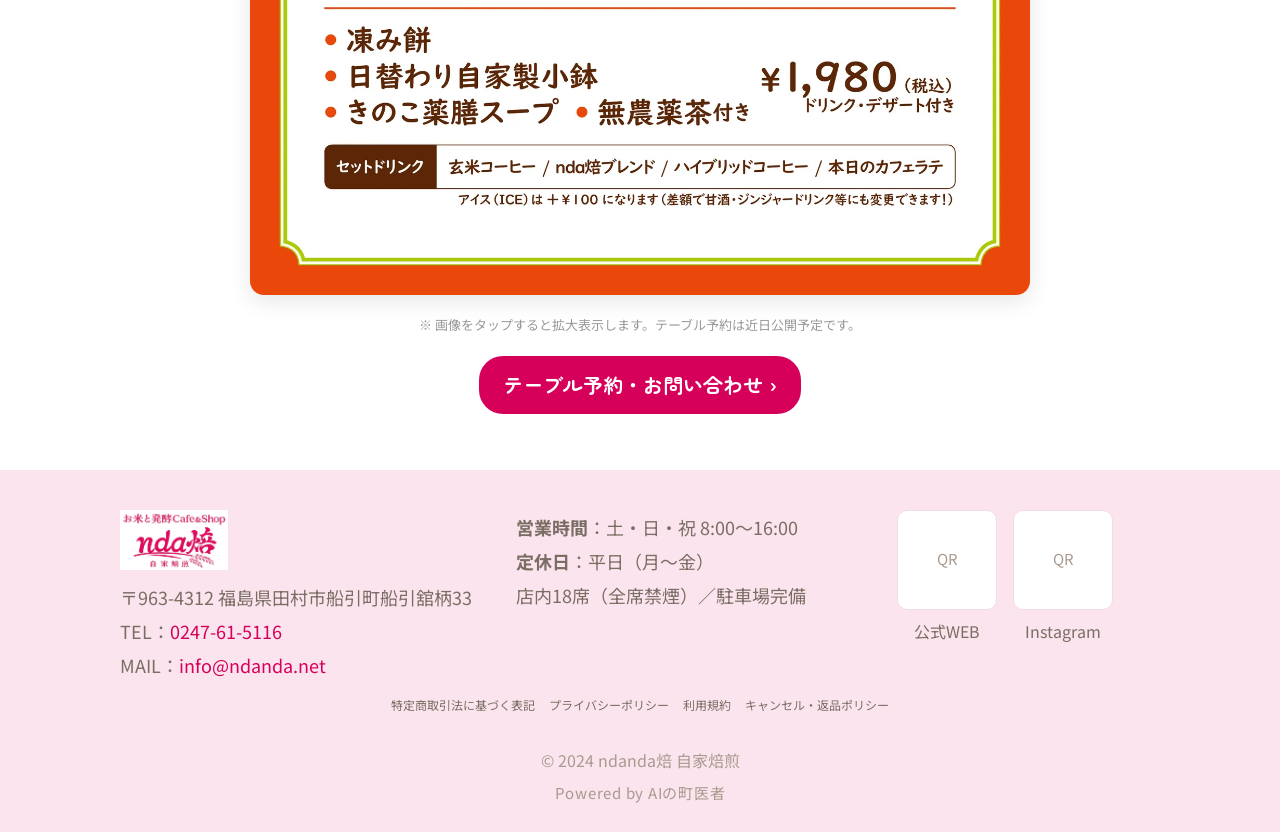
==== commit b2856623: "Add optimized menu page gallery (7 webp images) Convert A4 menu PNGs to 1500px webp (~18MB -> 1.5MB)" ====
--- a/menu/index.html
+++ b/menu/index.html
@@ -16,6 +16,13 @@
 <link rel="preconnect" href="https://fonts.gstatic.com" crossorigin>
 <link href="https://fonts.googleapis.com/css2?family=Zen+Maru+Gothic:wght@400;500;700&family=Noto+Sans+JP:wght@400;500;700&family=Dancing+Script:wght@600;700&display=swap" rel="stylesheet">
 <link rel="stylesheet" href="../shared/style.css?v=3">
+<style>
+  .menu-gallery{display:flex;flex-direction:column;gap:20px;max-width:780px;margin:26px auto 0;}
+  .menu-page{display:block;border-radius:14px;overflow:hidden;box-shadow:0 6px 22px rgba(0,0,0,.10);line-height:0;transition:transform .2s ease, box-shadow .2s ease;}
+  .menu-page:hover{transform:translateY(-2px);box-shadow:0 12px 30px rgba(0,0,0,.16);}
+  .menu-page img{width:100%;height:auto;display:block;}
+  .menu-hint{text-align:center;margin-top:18px;font-size:13px;color:#999;}
+</style>
 </head>
 <body>
 
@@ -42,9 +49,19 @@
 
 <section class="section">
   <div class="container">
-    <div class="section-head"><span class="en">Menu</span><span class="ja">メニュー・テーブル予約</span></div>
-    <p class="lead">メニューとテーブル予約は<strong>近日公開</strong>します。<br>予約はGoogle Apps Scriptで受付予定です（日付・時間・人数・連絡先）。</p>
-    <div class="center" style="margin-top:24px;"><a class="btn-pill" href="mailto:info@ndanda.net">メールで問い合わせる ›</a></div>
+    <div class="section-head"><span class="en">Menu</span><span class="ja">メニュー</span></div>
+    <p class="lead">お米と発酵のランチ、自家焙煎コーヒー。<br>季節により内容が変わる場合があります。</p>
+    <div class="menu-gallery">
+      <a class="menu-page" href="../assets/images/menu/menu-1.webp" target="_blank" rel="noopener"><img src="../assets/images/menu/menu-1.webp" alt="nda焙 メニュー 1ページ目｜nda焙Cafeの原点・玄米コーヒー" loading="lazy" width="1500" height="2121"></a>
+      <a class="menu-page" href="../assets/images/menu/menu-2.webp" target="_blank" rel="noopener"><img src="../assets/images/menu/menu-2.webp" alt="nda焙 メニュー 2ページ目" loading="lazy" width="1500" height="2121"></a>
+      <a class="menu-page" href="../assets/images/menu/menu-3.webp" target="_blank" rel="noopener"><img src="../assets/images/menu/menu-3.webp" alt="nda焙 メニュー 3ページ目" loading="lazy" width="1500" height="2121"></a>
+      <a class="menu-page" href="../assets/images/menu/menu-4.webp" target="_blank" rel="noopener"><img src="../assets/images/menu/menu-4.webp" alt="nda焙 メニュー 4ページ目" loading="lazy" width="1500" height="2121"></a>
+      <a class="menu-page" href="../assets/images/menu/menu-5.webp" target="_blank" rel="noopener"><img src="../assets/images/menu/menu-5.webp" alt="nda焙 メニュー 5ページ目" loading="lazy" width="1500" height="2121"></a>
+      <a class="menu-page" href="../assets/images/menu/menu-6.webp" target="_blank" rel="noopener"><img src="../assets/images/menu/menu-6.webp" alt="nda焙 メニュー 6ページ目" loading="lazy" width="1500" height="2121"></a>
+      <a class="menu-page" href="../assets/images/menu/menu-7.webp" target="_blank" rel="noopener"><img src="../assets/images/menu/menu-7.webp" alt="nda焙 メニュー 7ページ目" loading="lazy" width="1500" height="2121"></a>
+    </div>
+    <p class="menu-hint">※ 画像をタップすると拡大表示します。テーブル予約は近日公開予定です。</p>
+    <div class="center" style="margin-top:18px;"><a class="btn-pill" href="mailto:info@ndanda.net">テーブル予約・お問い合わせ ›</a></div>
   </div>
 </section>
 
